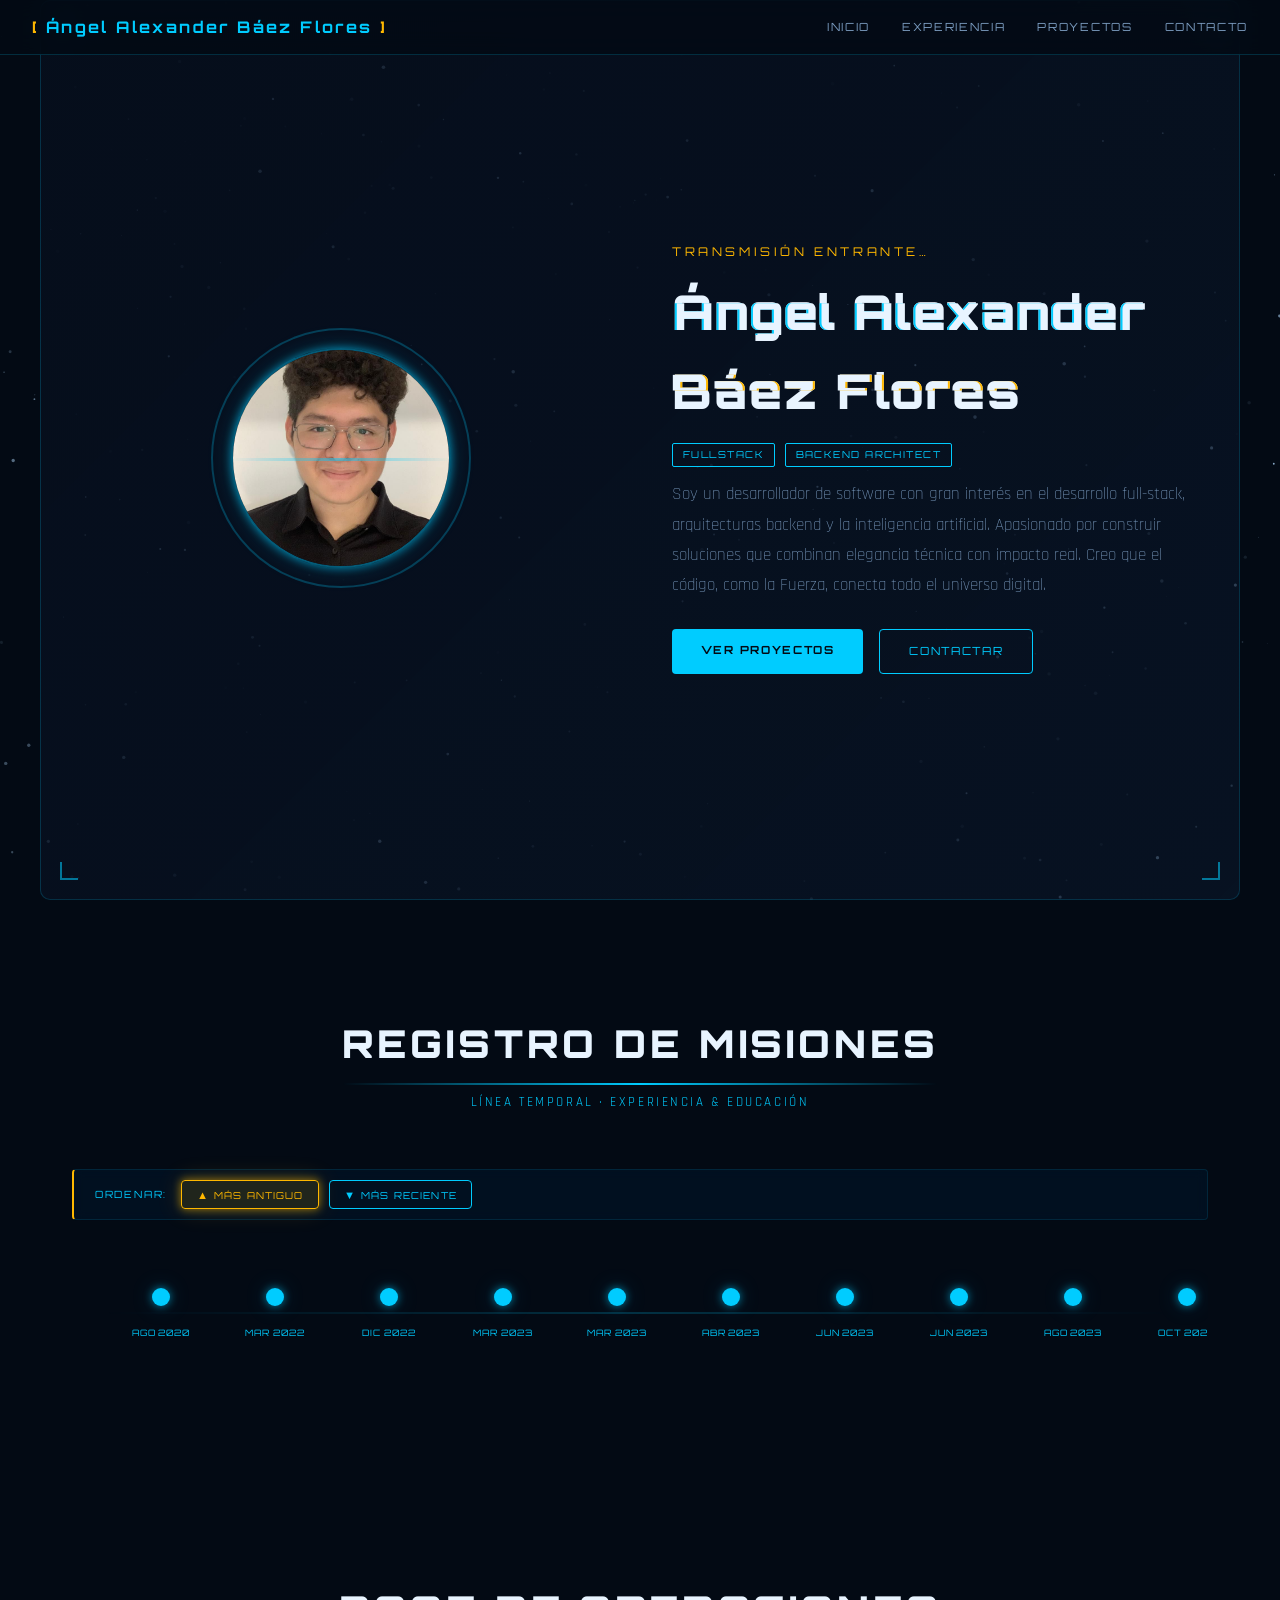
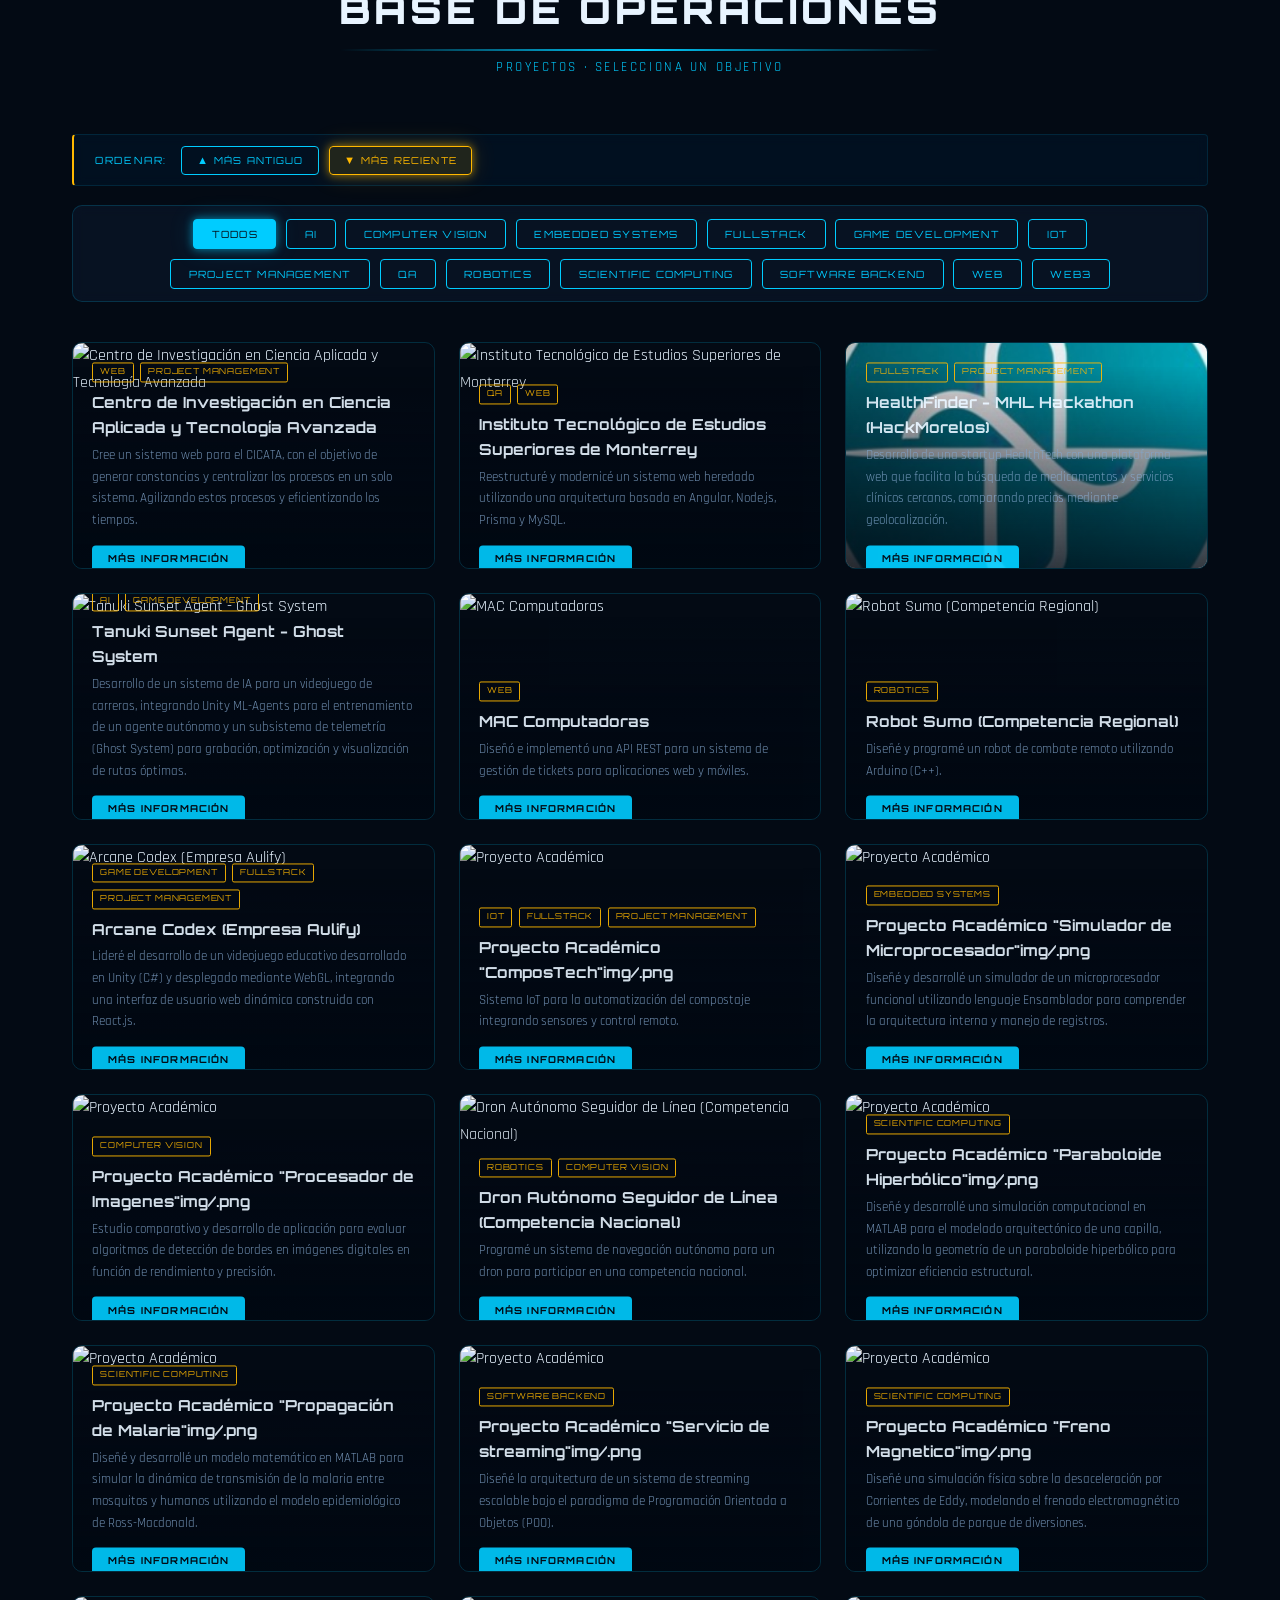
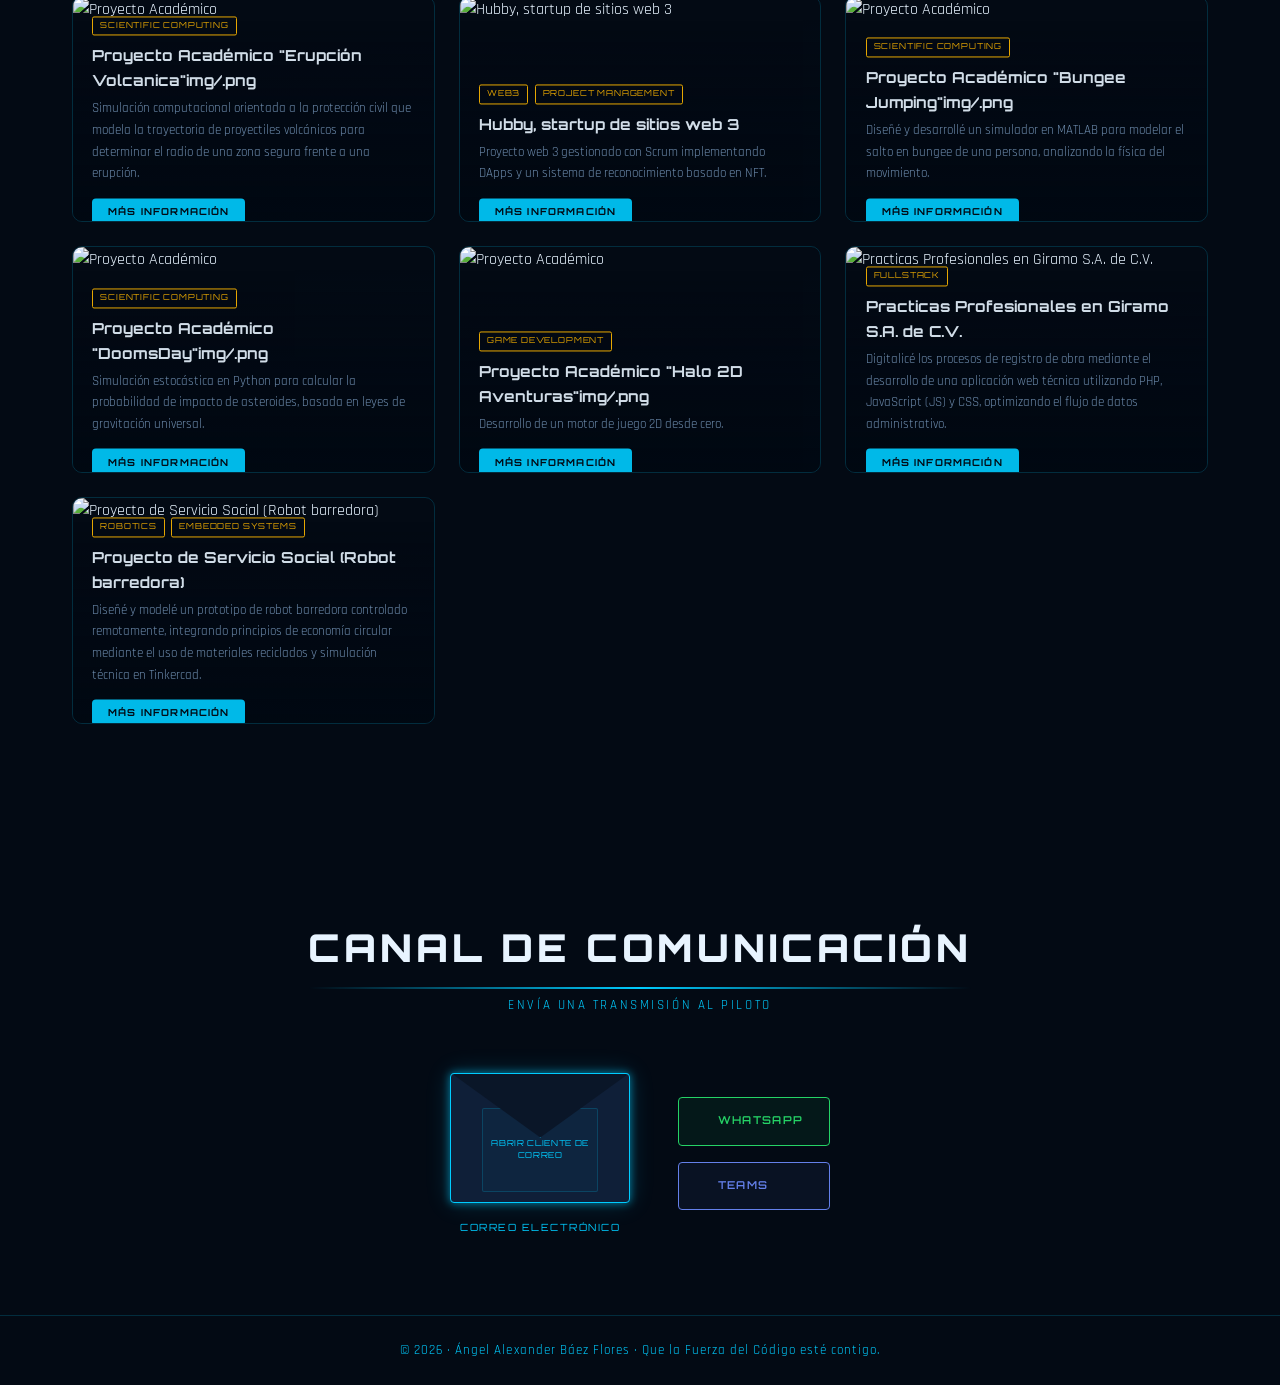
==== index.html @ 7f14f95e "Inicializacion del portafolio segunda version" ====
<!DOCTYPE html>
<html lang="es">
<head>
  <meta charset="UTF-8" />
  <meta name="viewport" content="width=device-width, initial-scale=1.0" />
  <title>Portfolio | Dev Skywalker</title>
  <link rel="stylesheet" href="styles.css" />
  <!-- Google Fonts: Orbitron (display) + Rajdhani (body) -->
  <link rel="preconnect" href="https://fonts.googleapis.com" />
  <link rel="preconnect" href="https://fonts.gstatic.com" crossorigin />
  <link href="https://fonts.googleapis.com/css2?family=Orbitron:wght@400;700;900&family=Rajdhani:wght@300;400;600;700&display=swap" rel="stylesheet" />
  <!-- Remix Icons for WhatsApp / LinkedIn / etc. -->
  <link href="https://cdn.jsdelivr.net/npm/remixicon@4.6.0/fonts/remixicon.css" rel="stylesheet" />
</head>
<body>

  <!-- ─── STAR FIELD CANVAS (background) ─────────────────────────────────── -->
  <canvas id="starfield"></canvas>

  <!-- ─── NAV ─────────────────────────────────────────────────────────────── -->
  <nav id="navbar">
    <div class="nav-logo">
      <span class="logo-bracket">[</span>
      <span id="nav-name">Portfolio</span>
      <span class="logo-bracket">]</span>
    </div>
    <ul class="nav-links">
      <li><a href="#intro">Inicio</a></li>
      <li><a href="#timeline">Experiencia</a></li>
      <li><a href="#projects">Proyectos</a></li>
      <li><a href="#contact">Contacto</a></li>
    </ul>
    <button class="nav-burger" id="navBurger" aria-label="Abrir menú">
      <span></span><span></span><span></span>
    </button>
  </nav>

  <!-- ─── SECTION 1 · INTRO ────────────────────────────────────────────────── -->
  <section id="intro" class="section">
    <div class="intro-grid">

      <!-- Foto circular con overlay LinkedIn -->
      <div class="photo-wrapper">
        <div class="photo-ring"></div>
        <div class="photo-container" id="photoContainer">
          <img id="profilePhoto" src="" alt="Foto de perfil" />
          <a id="linkedinOverlay" href="#" target="_blank" rel="noopener" class="linkedin-overlay">
            <i class="ri-linkedin-box-fill"></i>
            <span>Ver LinkedIn</span>
          </a>
        </div>
        <!-- Decorative scan line -->
        <div class="scan-line"></div>
      </div>

      <!-- Bloque de texto personal -->
      <div class="intro-text">
        <p class="intro-greeting">Transmisión entrante…</p>
        <h1 id="introName" class="glitch" data-text="Dev Skywalker">Dev Skywalker</h1>
        <div class="title-bar">
          <span class="title-badge">Fullstack</span>
          <span class="title-badge">Backend Architect</span>
        </div>
        <p id="introBio" class="intro-bio">Cargando datos desde la base de datos imperial…</p>
        <div class="intro-cta">
          <a href="#projects" class="btn-primary">Ver Proyectos</a>
          <a href="#contact" class="btn-ghost">Contactar</a>
        </div>
      </div>

    </div>

    <!-- Decorative HUD corners -->
    <div class="hud-corner hud-tl"></div>
    <div class="hud-corner hud-tr"></div>
    <div class="hud-corner hud-bl"></div>
    <div class="hud-corner hud-br"></div>
  </section>

  <!-- ─── SECTION 2 · TIMELINE ─────────────────────────────────────────────── -->
  <section id="timeline" class="section">
    <div class="section-header">
      <h2 class="section-title">Registro de Misiones</h2>
      <p class="section-sub">Línea temporal · Experiencia &amp; Educación</p>
    </div>

    <!-- La línea y los nodos se generan dinámicamente -->
    <div class="timeline-track" id="timelineTrack">
      <div class="timeline-rail"></div>
      <!-- Nodos inyectados por JS -->
    </div>

    <!-- Tarjeta flotante de timeline (se posiciona con JS) -->
    <div class="timeline-card hidden" id="timelineCard">
      <button class="timeline-card-close" id="tlCardClose">✕</button>
      <p class="tl-date" id="tlDate"></p>
      <h3 class="tl-title" id="tlTitle"></h3>
      <p class="tl-desc" id="tlDesc"></p>
      <a class="btn-ghost btn-sm hidden" id="tlLink" href="#" target="_blank" rel="noopener">Ver más →</a>
    </div>
  </section>

  <!-- ─── SECTION 3 · PROJECTS ─────────────────────────────────────────────── -->
  <section id="projects" class="section">
    <div class="section-header">
      <h2 class="section-title">Base de Operaciones</h2>
      <p class="section-sub">Proyectos · Selecciona un objetivo</p>
    </div>

    <!-- Barra de filtros estilo panel de control -->
    <nav class="filter-bar" id="filterBar" role="navigation" aria-label="Filtrar proyectos">
      <button class="filter-btn active" data-filter="all">Todos</button>
      <!-- Botones de categorías se inyectan por JS -->
    </nav>

    <!-- Grid de tarjetas -->
    <div class="projects-grid" id="projectsGrid">
      <!-- Tarjetas inyectadas por JS -->
    </div>
  </section>

  <!-- ─── SECTION 4 · PROJECT DETAIL (modal/expandible) ───────────────────── -->
  <div class="project-detail-overlay hidden" id="projectDetailOverlay">
    <div class="project-detail-panel" id="projectDetailPanel">
      <!-- Cabecera -->
      <div class="pd-header">
        <button class="pd-close" id="pdClose" aria-label="Cerrar">✕</button>
        <p class="pd-role" id="pdRole"></p>
        <h2 class="pd-title" id="pdTitle"></h2>
      </div>

      <!-- Cuerpo -->
      <div class="pd-body">
        <!-- Media: YouTube iframe o imagen -->
        <div class="pd-media" id="pdMedia"></div>

        <!-- Descripción y tech stack -->
        <div class="pd-info">
          <p class="pd-desc" id="pdDesc"></p>
          <div class="pd-tech" id="pdTech"></div>
        </div>
      </div>

      <!-- Efecto HUD corners -->
      <div class="hud-corner hud-tl"></div>
      <div class="hud-corner hud-tr"></div>
      <div class="hud-corner hud-bl"></div>
      <div class="hud-corner hud-br"></div>
    </div>
  </div>

  <!-- ─── SECTION 5 · CONTACT ──────────────────────────────────────────────── -->
  <section id="contact" class="section">
    <div class="section-header">
      <h2 class="section-title">Canal de Comunicación</h2>
      <p class="section-sub">Envía una transmisión al piloto</p>
    </div>

    <div class="contact-grid">

      <!-- Sobre animado -->
      <div class="envelope-wrapper">
        <div class="envelope" id="envelopeBtn">
          <div class="env-flap"></div>
          <div class="env-body">
            <div class="env-letter">
              <span>Abrir cliente de correo</span>
            </div>
          </div>
          <div class="env-glow"></div>
        </div>
        <p class="contact-label">Correo Electrónico</p>
      </div>

      <!-- Botón WhatsApp / Teams -->
      <div class="contact-social">
        <a id="waLink" href="#" target="_blank" rel="noopener" class="social-btn wa-btn">
          <i class="ri-whatsapp-line"></i>
          <span>WhatsApp</span>
        </a>
        <a href="https://teams.microsoft.com" target="_blank" rel="noopener" class="social-btn teams-btn">
          <i class="ri-microsoft-line"></i>
          <span>Teams</span>
        </a>
      </div>

    </div>
  </section>

  <!-- ─── FOOTER ────────────────────────────────────────────────────────────── -->
  <footer>
    <p>© <span id="footerYear"></span> · <span id="footerName">Dev Skywalker</span> · Que la Fuerza del Código esté contigo.</p>
  </footer>

  <script src="app.js"></script>
</body>
</html>
---- styles.css ----
/* ═══════════════════════════════════════════════════════════════════════════
   STAR WARS PORTFOLIO · styles.css  (v3)
   ─────────────────────────────────────────────────────────────────────────
   Novedades v3:
   ✦ .timeline-card  — ahora es un bloque en flujo normal (no fixed/overlay)
                        aparece debajo del track de la línea de tiempo
   ✦ .sort-bar       — barra ASC/DESC compartida por Timeline y Projects
   ✦ Scrollbar Star Wars para .timeline-track (webkit + Firefox)
   ═══════════════════════════════════════════════════════════════════════════ */

/* ─── CSS VARIABLES ──────────────────────────────────────────────────────── */
:root {
  --black:        #000000;
  --space:        #030a14;
  --deep:         #060e1c;
  --panel:        #0a1628;
  --panel2:       #0f1f38;
  --border:       rgba(0, 204, 255, 0.18);
  --neon-cyan:    #00ccff;
  --neon-blue:    #006eff;
  --neon-amber:   #ffb800;
  --neon-red:     #ff3c3c;
  --saber-green:  #39ff14;
  --text-primary: #e8f4ff;
  --text-dim:     #7a9bbf;
  --text-muted:   #3a5a7a;

  --font-display: 'Orbitron', sans-serif;
  --font-body:    'Rajdhani', sans-serif;

  --radius:    4px;
  --radius-lg: 10px;
  --transition: 0.35s cubic-bezier(0.4, 0, 0.2, 1);

  --glow-cyan:  0 0 8px rgba(0,204,255,0.6),  0 0 24px rgba(0,204,255,0.2);
  --glow-amber: 0 0 8px rgba(255,184,0,0.6),  0 0 24px rgba(255,184,0,0.2);
}

/* ─── RESET & BASE ────────────────────────────────────────────────────────── */
*, *::before, *::after { box-sizing: border-box; margin: 0; padding: 0; }

html { scroll-behavior: smooth; font-size: 16px; }

body {
  background:   var(--space);
  color:        var(--text-primary);
  font-family:  var(--font-body);
  font-weight:  400;
  line-height:  1.65;
  overflow-x:   hidden;
  min-height:   100vh;
}

a  { text-decoration: none; color: inherit; }
ul { list-style: none; }

/* ─── STARFIELD CANVAS ────────────────────────────────────────────────────── */
#starfield {
  position:       fixed;
  inset:          0;
  z-index:        0;
  pointer-events: none;
}

/* ─── NAVBAR ──────────────────────────────────────────────────────────────── */
#navbar {
  position:        fixed;
  top:             0;
  width:           100%;
  z-index:         100;
  display:         flex;
  align-items:     center;
  justify-content: space-between;
  padding:         0.85rem 2rem;
  background:      rgba(3, 10, 20, 0.82);
  backdrop-filter: blur(12px);
  border-bottom:   1px solid var(--border);
  transition:      background var(--transition);
}

.nav-logo {
  font-family:    var(--font-display);
  font-size:      1rem;
  font-weight:    700;
  letter-spacing: 0.15em;
  color:          var(--neon-cyan);
}
.logo-bracket { color: var(--neon-amber); }

.nav-links { display: flex; gap: 2rem; }

.nav-links a {
  font-family:    var(--font-display);
  font-size:      0.7rem;
  letter-spacing: 0.15em;
  text-transform: uppercase;
  color:          var(--text-dim);
  transition:     color var(--transition), text-shadow var(--transition);
  position:       relative;
}
.nav-links a::after {
  content:    '';
  position:   absolute;
  bottom:     -4px;
  left:       0;
  width:      0;
  height:     1px;
  background: var(--neon-cyan);
  transition: width var(--transition);
}
.nav-links a:hover               { color: var(--neon-cyan); text-shadow: var(--glow-cyan); }
.nav-links a:hover::after        { width: 100%; }

.nav-burger {
  display:         none;
  flex-direction:  column;
  gap:             5px;
  background:      none;
  border:          none;
  cursor:          pointer;
  padding:         4px;
}
.nav-burger span {
  display:    block;
  width:      24px;
  height:     2px;
  background: var(--neon-cyan);
  transition: transform var(--transition), opacity var(--transition);
}

@media (max-width: 680px) {
  .nav-burger { display: flex; }
  .nav-links {
    display:    none;
    flex-direction: column;
    position:   absolute;
    top:        100%;
    left:       0;
    width:      100%;
    background: rgba(3, 10, 20, 0.97);
    padding:    1.5rem 2rem;
    gap:        1.2rem;
    border-bottom: 1px solid var(--border);
  }
  .nav-links.open { display: flex; }
}

/* ─── SECTION WRAPPER ─────────────────────────────────────────────────────── */
.section {
  position:   relative;
  z-index:    1;
  max-width:  1200px;
  margin:     0 auto;
  padding:    7rem 2rem 5rem;
}

/* ─── SECTION HEADER ──────────────────────────────────────────────────────── */
.section-header  { text-align: center; margin-bottom: 3.5rem; }

.section-title {
  font-family:    var(--font-display);
  font-size:      clamp(1.5rem, 4vw, 2.4rem);
  font-weight:    900;
  letter-spacing: 0.1em;
  text-transform: uppercase;
  position:       relative;
  display:        inline-block;
}
.section-title::after {
  content:    '';
  display:    block;
  height:     2px;
  background: linear-gradient(90deg, transparent, var(--neon-cyan), transparent);
  margin-top: 0.5rem;
  animation:  scanPulse 3s ease-in-out infinite;
}
@keyframes scanPulse { 0%,100%{opacity:.4} 50%{opacity:1} }

.section-sub {
  font-size:      0.8rem;
  letter-spacing: 0.2em;
  text-transform: uppercase;
  color:          var(--neon-cyan);
  margin-top:     0.4rem;
}

/* ─── HUD CORNERS ─────────────────────────────────────────────────────────── */
.hud-corner {
  position:     absolute;
  width:        18px;
  height:       18px;
  border-color: var(--neon-cyan);
  border-style: solid;
  opacity:      0.55;
}
.hud-tl { top:1.2rem;    left:1.2rem;  border-width:2px 0 0 2px; }
.hud-tr { top:1.2rem;    right:1.2rem; border-width:2px 2px 0 0; }
.hud-bl { bottom:1.2rem; left:1.2rem;  border-width:0 0 2px 2px; }
.hud-br { bottom:1.2rem; right:1.2rem; border-width:0 2px 2px 0; }

/* ─── SORT BAR (compartida por Timeline y Projects) ───────────────────────── */
.sort-bar {
  display:         flex;
  flex-wrap:       wrap;
  align-items:     center;
  gap:             0.6rem;
  margin-bottom:   1.2rem;
  padding:         0.65rem 1rem;
  background:      rgba(0, 20, 40, 0.6);
  border:          1px solid rgba(0, 204, 255, 0.12);
  border-left:     2px solid var(--neon-amber);  /* acento imperial */
  border-radius:   var(--radius);
  backdrop-filter: blur(6px);
}

.sort-label {
  font-family:    var(--font-display);
  font-size:      0.62rem;
  letter-spacing: 0.18em;
  text-transform: uppercase;
  color:          var(--neon-cyan);
  margin-right:   0.3rem;
  display:        flex;
  align-items:    center;
  gap:            0.3rem;
}

.sort-btn {
  font-family:    var(--font-display);
  font-size:      0.6rem;
  letter-spacing: 0.12em;
  text-transform: uppercase;
  padding:        0.4rem 0.9rem;
  background:     transparent;
  border:         1px solid var(--neon-cyan);
  color:          var(--neon-cyan);
  border-radius:  var(--radius);
  cursor:         pointer;
  display:        flex;
  align-items:    center;
  gap:            0.3rem;
  transition:     all var(--transition);
}
.sort-btn:hover {
  border-color: var(--neon-amber);
  color:        var(--neon-amber);
}
.sort-btn.active {
  background:   rgba(255, 184, 0, 0.12);
  border-color: var(--neon-amber);
  color:        var(--neon-amber);
  box-shadow:   var(--glow-amber);
}
.sort-icon { font-size: 0.7rem; }

/* ─── INTRO SECTION ───────────────────────────────────────────────────────── */
#intro {
  min-height: 100vh;
  display:    flex;
  align-items: center;
  padding-top: 6rem;
  border:      1px solid var(--border);
  border-radius: var(--radius-lg);
  background:  linear-gradient(135deg, rgba(6,14,28,0.9) 0%, rgba(10,22,40,0.7) 100%);
  overflow:    hidden;
}

.intro-grid {
  display:      grid;
  grid-template-columns: 1fr 1fr;
  gap:          4rem;
  align-items:  center;
  width:        100%;
}

/* Photo */
.photo-wrapper {
  position:        relative;
  display:         flex;
  justify-content: center;
  align-items:     center;
}
.photo-ring {
  position:      absolute;
  width:         260px; height: 260px;
  border-radius: 50%;
  border:        2px solid var(--neon-cyan);
  opacity:       0.25;
  animation:     ringRotate 8s linear infinite;
}
@keyframes ringRotate {
  from { transform:rotate(0deg)   scale(1.0); opacity:.25 }
  50%  { transform:rotate(180deg) scale(1.08);opacity:.5  }
  to   { transform:rotate(360deg) scale(1.0); opacity:.25 }
}
.photo-container {
  position:      relative;
  width:220px; height:220px;
  border-radius: 50%;
  overflow:      hidden;
  border:        2px solid rgba(0,204,255,.4);
  box-shadow:    var(--glow-cyan), inset 0 0 30px rgba(0,204,255,.08);
  cursor:        pointer;
  flex-shrink:   0;
}
.photo-container img {
  width:100%; height:100%;
  object-fit:cover;
  transition:filter var(--transition);
}
.linkedin-overlay {
  position:        absolute;
  inset:           0;
  background:      rgba(0,10,30,.82);
  display:         flex;
  flex-direction:  column;
  align-items:     center;
  justify-content: center;
  gap:             0.5rem;
  opacity:         0;
  transition:      opacity var(--transition);
  color:           var(--neon-cyan);
  font-family:     var(--font-display);
  font-size:       0.65rem;
  letter-spacing:  0.1em;
}
.linkedin-overlay i { font-size: 2.4rem; }
.photo-container:hover img              { filter: brightness(.4); }
.photo-container:hover .linkedin-overlay{ opacity:1; }

.scan-line {
  position:   absolute;
  width:      220px; height: 3px;
  background: linear-gradient(90deg, transparent, var(--neon-cyan), transparent);
  top:        50%;
  pointer-events: none;
  animation:  scanDown 4s linear infinite;
  opacity:    0.5;
}
@keyframes scanDown {
  0%   { top:calc(50% - 110px); opacity:0 }
  10%  { opacity:.6 }
  90%  { opacity:.6 }
  100% { top:calc(50% + 110px); opacity:0 }
}

/* Text block */
.intro-greeting {
  font-size:      0.75rem;
  letter-spacing: 0.3em;
  text-transform: uppercase;
  color:          var(--neon-amber);
  margin-bottom:  0.6rem;
  font-family:    var(--font-display);
}
.glitch {
  font-family:    var(--font-display);
  font-size:      clamp(1.8rem, 4vw, 3rem);
  font-weight:    900;
  letter-spacing: 0.04em;
  color:          var(--text-primary);
  position:       relative;
}
.glitch::before,.glitch::after {
  content:  attr(data-text);
  position: absolute;
  inset:    0;
  color:    var(--text-primary);
}
.glitch::before {
  left:        2px;
  text-shadow: -2px 0 var(--neon-cyan);
  clip-path:   polygon(0 20%, 100% 20%, 100% 40%, 0 40%);
  animation:   glitch1 4s infinite linear;
}
.glitch::after {
  left:        -2px;
  text-shadow: 2px 0 var(--neon-amber);
  clip-path:   polygon(0 65%, 100% 65%, 100% 75%, 0 75%);
  animation:   glitch2 4s infinite linear;
}
@keyframes glitch1 {
  0%,92%,100%{transform:none;opacity:0}
  93%{transform:translateX(-3px);opacity:1}
  95%{transform:translateX(3px);opacity:1}
  97%{transform:none;opacity:0}
}
@keyframes glitch2 {
  0%,88%,100%{transform:none;opacity:0}
  89%{transform:translateX(3px);opacity:1}
  91%{transform:translateX(-3px);opacity:1}
  93%{transform:none;opacity:0}
}
.title-bar { display:flex; gap:.6rem; flex-wrap:wrap; margin:.8rem 0; }
.title-badge {
  font-family:    var(--font-display);
  font-size:      0.6rem;
  letter-spacing: 0.15em;
  padding:        3px 10px;
  border:         1px solid var(--neon-cyan);
  color:          var(--neon-cyan);
  border-radius:  2px;
  text-transform: uppercase;
}
.intro-bio {
  color:         var(--text-dim);
  font-size:     1.05rem;
  font-weight:   300;
  max-width:     520px;
  margin-bottom: 1.8rem;
  line-height:   1.8;
}
.intro-cta { display:flex; gap:1rem; flex-wrap:wrap; }

/* Buttons */
.btn-primary {
  font-family:    var(--font-display);
  font-size:      0.7rem;
  letter-spacing: 0.15em;
  text-transform: uppercase;
  padding:        0.75rem 1.8rem;
  background:     var(--neon-cyan);
  color:          var(--space);
  border-radius:  var(--radius);
  transition:     box-shadow var(--transition), transform var(--transition);
  font-weight:    700;
}
.btn-primary:hover { box-shadow:var(--glow-cyan); transform:translateY(-2px); }

.btn-ghost {
  font-family:    var(--font-display);
  font-size:      0.7rem;
  letter-spacing: 0.15em;
  text-transform: uppercase;
  padding:        0.75rem 1.8rem;
  border:         1px solid var(--neon-cyan);
  color:          var(--neon-cyan);
  border-radius:  var(--radius);
  transition:     background var(--transition), box-shadow var(--transition), transform var(--transition);
}
.btn-ghost:hover { background:rgba(0,204,255,.08); box-shadow:var(--glow-cyan); transform:translateY(-2px); }
.btn-sm { font-size:.65rem; padding:.5rem 1.2rem; }

@media (max-width: 800px) {
  .intro-grid { grid-template-columns:1fr; text-align:center; gap:2.5rem; }
  .intro-bio  { margin: 0 auto 1.8rem; }
  .title-bar, .intro-cta { justify-content: center; }
}

/* ─── TIMELINE SECTION ────────────────────────────────────────────────────── */

/* (backdrop de timeline eliminado en v3 — tarjeta en flujo normal) */

/* ── Track scrollable ────────────────────────────────────────────────────── */
.timeline-track {
  position:                relative;
  overflow-x:              auto;
  overflow-y:              visible;
  padding:                 3rem 2rem 5rem;
  -webkit-overflow-scrolling: touch;

  /* ── SCROLLBAR STAR WARS (Webkit) ── */
  scrollbar-width:        thin;                          /* Firefox */
  scrollbar-color:        var(--neon-cyan) var(--panel); /* Firefox */
}

/* Webkit: track (el carril) */
.timeline-track::-webkit-scrollbar {
  height: 6px;
}
.timeline-track::-webkit-scrollbar-track {
  background:    var(--deep);
  border-radius: 3px;
  border-top:    1px solid rgba(0,204,255,0.08);
  border-bottom: 1px solid rgba(0,204,255,0.08);
}
/* Webkit: thumb (el indicador deslizable) */
.timeline-track::-webkit-scrollbar-thumb {
  background:     linear-gradient(90deg, var(--neon-blue), var(--neon-cyan));
  border-radius:  3px;
  box-shadow:     0 0 6px rgba(0, 204, 255, 0.5);
  border:         1px solid rgba(0,204,255,0.25);
}
.timeline-track::-webkit-scrollbar-thumb:hover {
  background:  var(--neon-cyan);
  box-shadow:  0 0 12px rgba(0, 204, 255, 0.9);
}
/* Webkit: botones de los extremos del scrollbar */
.timeline-track::-webkit-scrollbar-button {
  width:      12px;
  background: var(--panel);
  border:     1px solid rgba(0,204,255,0.15);
}

/* Rail central */
.timeline-rail {
  position:   absolute;
  top:        50%;
  left:       2rem; right: 2rem;
  height:     1px;
  background: linear-gradient(90deg, transparent, var(--neon-cyan), transparent);
  transform:  translateY(-50%);
  opacity:    0.4;
}

/* Inner flex */
.timeline-inner {
  display:     flex;
  align-items: center;
  min-width:   max-content;
  position:    relative;
}

/* Nodo */
.tl-node {
  position:        relative;
  display:         flex;
  flex-direction:  column;
  align-items:     center;
  padding:         0 3rem;
  cursor:          pointer;
}
.tl-dot {
  width:         18px; height: 18px;
  border-radius: 50%;
  background:    var(--neon-cyan);
  box-shadow:    var(--glow-cyan);
  animation:     tlPulse 2.4s ease-in-out infinite;
  position:      relative;
  z-index:       2;
  transition:    transform 0.2s;
}
.tl-node:hover .tl-dot { transform: scale(1.5); }
.tl-dot-label {
  position:       absolute;
  bottom:         -2.2rem;
  font-family:    var(--font-display);
  font-size:      0.55rem;
  letter-spacing: 0.1em;
  color:          var(--neon-cyan);
  white-space:    nowrap;
  text-transform: uppercase;
}
@keyframes tlPulse {
  0%,100%{ transform:scale(1);    opacity:.9 }
  50%    { transform:scale(1.35); opacity:.6; box-shadow:0 0 18px rgba(0,204,255,.9) }
}

/* ── Tarjeta de timeline — bloque en flujo normal, debajo del track ──────── */
.timeline-card {
  /* Bloque en el flujo del DOM; NO usa position fixed ni absolute */
  display:       block;
  width:         100%;
  max-width:     620px;
  margin:        1.8rem auto 0; /* centrada horizontalmente, separada del track */
  background:    var(--panel);
  border:        1px solid var(--neon-cyan);
  border-radius: var(--radius-lg);
  padding:       1.6rem;
  box-shadow:    var(--glow-cyan), 0 12px 40px rgba(0,0,0,.6);
  position:      relative; /* sólo para el botón × absoluto dentro */
  animation:     cardAppear 0.3s ease;
}
@keyframes cardAppear {
  from { opacity:0; transform:translateY(16px); }
  to   { opacity:1; transform:translateY(0); }
}
.timeline-card.hidden { display: none; }

.timeline-card-close {
  position:    absolute;
  top:.8rem; right:.8rem;
  background:  none;
  border:      none;
  color:       var(--text-dim);
  cursor:      pointer;
  font-size:   1rem;
  line-height: 1;
  transition:  color var(--transition);
}
.timeline-card-close:hover { color: var(--neon-cyan); }

.tl-date {
  font-family:    var(--font-display);
  font-size:      0.6rem;
  letter-spacing: 0.2em;
  color:          var(--neon-amber);
  text-transform: uppercase;
  margin-bottom:  0.4rem;
}
.tl-title {
  font-family:   var(--font-display);
  font-size:     0.95rem;
  font-weight:   700;
  color:         var(--text-primary);
  margin-bottom: 0.6rem;
  line-height:   1.4;
}
.tl-desc {
  font-size:     0.9rem;
  color:         var(--text-dim);
  margin-bottom: 1rem;
}

/* Mobile: línea de tiempo vertical */
@media (max-width: 600px) {
  .timeline-rail {
    top:0; left:50%; right:auto;
    bottom:0; width:1px; height:auto;
    transform:none;
  }
  .timeline-inner {
    flex-direction: column;
    min-width:      0;
    gap:            3rem;
  }
  .tl-node {
    flex-direction: row;
    padding:        0 1rem 0 3rem;
    width:          100%;
    justify-content: flex-start;
  }
  .tl-dot-label {
    position:    static;
    margin-left: 1rem;
    font-size:   0.6rem;
  }
}

/* ─── PROJECTS SECTION ────────────────────────────────────────────────────── */

/* Filter bar */
.filter-bar {
  display:         flex;
  flex-wrap:       wrap;
  justify-content: center;
  gap:             0.6rem;
  margin-bottom:   2.5rem;
  padding:         0.8rem 1rem;
  background:      rgba(10,22,40,.7);
  border:          1px solid var(--border);
  border-radius:   var(--radius-lg);
  backdrop-filter: blur(6px);
}
.filter-btn {
  font-family:    var(--font-display);
  font-size:      0.62rem;
  letter-spacing: 0.12em;
  text-transform: uppercase;
  padding:        0.5rem 1.1rem;
  background:     transparent;
  border:         1px solid var(--neon-cyan);
  color:          var(--neon-cyan);
  border-radius:  var(--radius);
  cursor:         pointer;
  transition:     all var(--transition);
}
.filter-btn:hover { border-color:var(--neon-cyan); color:var(--neon-cyan); }
.filter-btn.active {
  background:   var(--neon-cyan);
  border-color: var(--neon-cyan);
  color:        var(--space);
  box-shadow:   var(--glow-cyan);
}

/* Projects grid */
.projects-grid {
  display:               grid;
  grid-template-columns: repeat(auto-fill, minmax(280px, 1fr));
  gap:                   1.5rem;
}

/* Project card */
.project-card {
  position:      relative;
  aspect-ratio:  16 / 10;
  border-radius: var(--radius-lg);
  overflow:      hidden;
  cursor:        pointer;
  border:        1px solid var(--border);
  transition:    transform var(--transition), box-shadow var(--transition);
}
.project-card:hover { transform:translateY(-5px); box-shadow:var(--glow-cyan); }

.project-card img {
  width:100%; height:100%;
  object-fit: cover;
  transition:  transform .5s ease, filter .3s;
}
.project-card:hover img { transform:scale(1.06); filter:brightness(.45); }

.project-card-overlay {
  position:   absolute;
  inset:      0;
  background: linear-gradient(to top, rgba(0,8,18,.95) 0%, rgba(0,8,18,.55) 50%, transparent 100%);
  display:    flex;
  flex-direction: column;
  justify-content: flex-end;
  padding:    1.2rem;
  transform:  translateY(10%);
  opacity:    0.9;
  transition: transform var(--transition), opacity var(--transition);
}
.project-card:hover .project-card-overlay { transform:translateY(0); opacity:1; }

.project-cat-badges { display:flex; gap:.4rem; flex-wrap:wrap; margin-bottom:.5rem; }
.cat-badge {
  font-family:    var(--font-display);
  font-size:      0.52rem;
  letter-spacing: 0.1em;
  padding:        2px 7px;
  border:         1px solid var(--neon-amber);
  color:          var(--neon-amber);
  border-radius:  2px;
  text-transform: uppercase;
}
.project-title  { font-family:var(--font-display); font-size:.95rem; font-weight:700; color:var(--text-primary); margin-bottom:.3rem; }
.project-short  { font-size:.82rem; color:var(--text-dim); margin-bottom:.8rem; }
.project-more-btn {
  align-self:     flex-start;
  font-family:    var(--font-display);
  font-size:      0.6rem;
  letter-spacing: 0.12em;
  text-transform: uppercase;
  padding:        0.45rem 1rem;
  background:     var(--neon-cyan);
  color:          var(--space);
  border-radius:  var(--radius);
  border:         none;
  cursor:         pointer;
  font-weight:    700;
  transition:     box-shadow var(--transition);
}
.project-more-btn:hover { box-shadow:var(--glow-cyan); }

.project-card.hidden-card { display:none; }

/* ─── PROJECT DETAIL MODAL ────────────────────────────────────────────────── */
.project-detail-overlay {
  position:        fixed;
  inset:           0;
  z-index:         500;
  background:      rgba(0,5,14,.88);
  backdrop-filter: blur(10px);
  display:         flex;
  align-items:     center;
  justify-content: center;
  padding:         1rem;
  transition:      opacity .4s;
}
.project-detail-overlay.hidden { display:none; }
.project-detail-overlay.fading { opacity:0; pointer-events:none; }

.project-detail-panel {
  position:       relative;
  width:          min(880px, 100%);
  max-height:     90vh;
  overflow-y:     auto;
  background:     var(--panel);
  border:         1px solid var(--neon-cyan);
  border-radius:  var(--radius-lg);
  padding:        2rem;
  box-shadow:     var(--glow-cyan), 0 30px 80px rgba(0,0,0,.8);
  animation:      panelIn .4s cubic-bezier(.2,.8,.3,1);
}
@keyframes panelIn {
  from { opacity:0; transform:scale(.94) translateY(30px); }
  to   { opacity:1; transform:scale(1) translateY(0); }
}
.project-detail-panel::-webkit-scrollbar       { width:4px; }
.project-detail-panel::-webkit-scrollbar-track { background:var(--deep); }
.project-detail-panel::-webkit-scrollbar-thumb { background:var(--neon-cyan); border-radius:2px; }

.pd-close {
  position:   absolute; top:1rem; right:1rem;
  background: none;
  border:     1px solid var(--neon-cyan);
  color:      var(--text-dim);
  cursor:     pointer;
  font-size:  0.9rem;
  width:32px; height:32px;
  border-radius: 50%;
  transition: all var(--transition);
  display:    flex; align-items:center; justify-content:center;
}
.pd-close:hover { border-color:var(--neon-cyan); color:var(--neon-cyan); box-shadow:var(--glow-cyan); }

.pd-header {
  margin-bottom:  1.5rem;
  padding-bottom: 1rem;
  border-bottom:  1px solid var(--border);
}
.pd-role {
  font-family:    var(--font-display);
  font-size:      0.62rem;
  letter-spacing: 0.2em;
  color:          var(--neon-amber);
  text-transform: uppercase;
  margin-bottom:  0.5rem;
}
.pd-title {
  font-family: var(--font-display);
  font-size:   clamp(1.2rem, 3vw, 1.8rem);
  font-weight: 900;
  color:       var(--text-primary);
}
.pd-body {
  display:               grid;
  grid-template-columns: 1.2fr 1fr;
  gap:                   2rem;
}
@media (max-width: 640px) { .pd-body { grid-template-columns:1fr; } }

.pd-media {
  border-radius: var(--radius);
  overflow:      hidden;
  background:    var(--deep);
  aspect-ratio:  16/9;
  display:       flex;
  align-items:   center;
  justify-content: center;
  border:        1px solid var(--border);
}
.pd-media img    { width:100%; height:100%; object-fit:cover; }
.pd-media iframe { width:100%; height:100%; border:none; }

.pd-desc {
  font-size:     0.95rem;
  color:         var(--text-dim);
  line-height:   1.8;
  margin-bottom: 1.4rem;
}
.pd-tech { display:flex; flex-wrap:wrap; gap:.5rem; }
.tech-badge {
  font-family:    var(--font-display);
  font-size:      0.58rem;
  letter-spacing: 0.1em;
  text-transform: uppercase;
  padding:        4px 10px;
  background:     rgba(0,204,255,.07);
  border:         1px solid rgba(0,204,255,.35);
  color:          var(--neon-cyan);
  border-radius:  2px;
  transition:     background var(--transition);
}
.tech-badge:hover { background:rgba(0,204,255,.18); }

.pd-processing {
  display:         flex;
  flex-direction:  column;
  align-items:     center;
  justify-content: center;
  gap:             0.8rem;
  color:           var(--neon-cyan);
  font-family:     var(--font-display);
  font-size:       0.7rem;
  letter-spacing:  0.15em;
  text-transform:  uppercase;
}
.pd-processing .spinner {
  width:36px; height:36px;
  border:       2px solid rgba(0,204,255,.15);
  border-top-color: var(--neon-cyan);
  border-radius: 50%;
  animation:    spin .8s linear infinite;
}
@keyframes spin { to{transform:rotate(360deg)} }

/* ─── CONTACT SECTION ─────────────────────────────────────────────────────── */
.contact-grid {
  display:         flex;
  flex-wrap:       wrap;
  gap:             3rem;
  justify-content: center;
  align-items:     center;
}

/* Envelope */
.envelope-wrapper { display:flex; flex-direction:column; align-items:center; gap:1rem; }
.envelope {
  position:    relative;
  width:180px; height:130px;
  cursor:      pointer;
  perspective: 600px;
}
.env-body {
  position:      absolute;
  inset:         0;
  background:    var(--panel2);
  border:        1px solid var(--neon-cyan);
  border-radius: 4px;
  display:       flex;
  align-items:   flex-end;
  justify-content: center;
  overflow:      hidden;
  box-shadow:    var(--glow-cyan);
}
.env-flap {
  position:        absolute;
  top:0; left:0; right:0;
  height:          50%;
  background:      var(--panel);
  border:          1px solid var(--neon-cyan);
  border-radius:   4px 4px 0 0;
  clip-path:       polygon(0 0, 100% 0, 50% 100%);
  transform-origin:top center;
  transform:       rotateX(0deg);
  transition:      transform .5s cubic-bezier(.4,0,.2,1);
  z-index:         2;
}
.envelope:hover .env-flap { transform:rotateX(-140deg); }

.env-letter {
  width:65%; height:65%;
  background:    rgba(0,204,255,.04);
  border:        1px solid var(--border);
  border-radius: 2px;
  margin-bottom: 10px;
  display:       flex;
  align-items:   center;
  justify-content: center;
  transition:    transform .5s .1s cubic-bezier(.4,0,.2,1);
}
.envelope:hover .env-letter { transform:translateY(-24px); }
.env-letter span {
  font-family:    var(--font-display);
  font-size:      0.52rem;
  letter-spacing: 0.08em;
  color:          var(--neon-cyan);
  text-align:     center;
  text-transform: uppercase;
  line-height:    1.4;
  padding:        0 6px;
}
.env-glow {
  position:   absolute;
  inset:      -8px;
  border-radius: 8px;
  background: radial-gradient(ellipse at center, rgba(0,204,255,.15) 0%, transparent 70%);
  opacity:    0;
  transition: opacity var(--transition);
  pointer-events: none;
}
.envelope:hover .env-glow { opacity:1; }
.contact-label {
  font-family:    var(--font-display);
  font-size:      0.62rem;
  letter-spacing: 0.15em;
  text-transform: uppercase;
  color:          var(--neon-cyan);
}

/* Social buttons */
.contact-social { display:flex; flex-direction:column; gap:1rem; }
.social-btn {
  display:        flex;
  align-items:    center;
  gap:            0.8rem;
  padding:        0.9rem 1.6rem;
  border-radius:  var(--radius);
  font-family:    var(--font-display);
  font-size:      0.68rem;
  letter-spacing: 0.12em;
  text-transform: uppercase;
  font-weight:    600;
  transition:     box-shadow var(--transition), transform var(--transition), background var(--transition);
  border:         1px solid;
}
.social-btn i { font-size:1.3rem; }
.wa-btn { background:rgba(37,211,102,.07); border-color:#25d366; color:#25d366; }
.wa-btn:hover { background:rgba(37,211,102,.18); box-shadow:0 0 12px rgba(37,211,102,.4); transform:translateX(4px); }
.teams-btn { background:rgba(100,128,234,.07); border-color:#6480ea; color:#6480ea; }
.teams-btn:hover { background:rgba(100,128,234,.18); box-shadow:0 0 12px rgba(100,128,234,.4); transform:translateX(4px); }

/* ─── FOOTER ──────────────────────────────────────────────────────────────── */
footer {
  position:   relative;
  z-index:    1;
  text-align: center;
  padding:    1.5rem 2rem;
  border-top: 1px solid var(--border);
  font-size:  0.8rem;
  color:      var(--neon-cyan);
  letter-spacing: 0.08em;
}

/* ─── UTILITIES ───────────────────────────────────────────────────────────── */
.hidden { display: none !important; }

.fade-in {
  animation: fadeIn .3s ease;
}
@keyframes fadeIn {
  from { opacity:0; transform:translateY(8px); }
  to   { opacity:1; transform:translateY(0); }
}
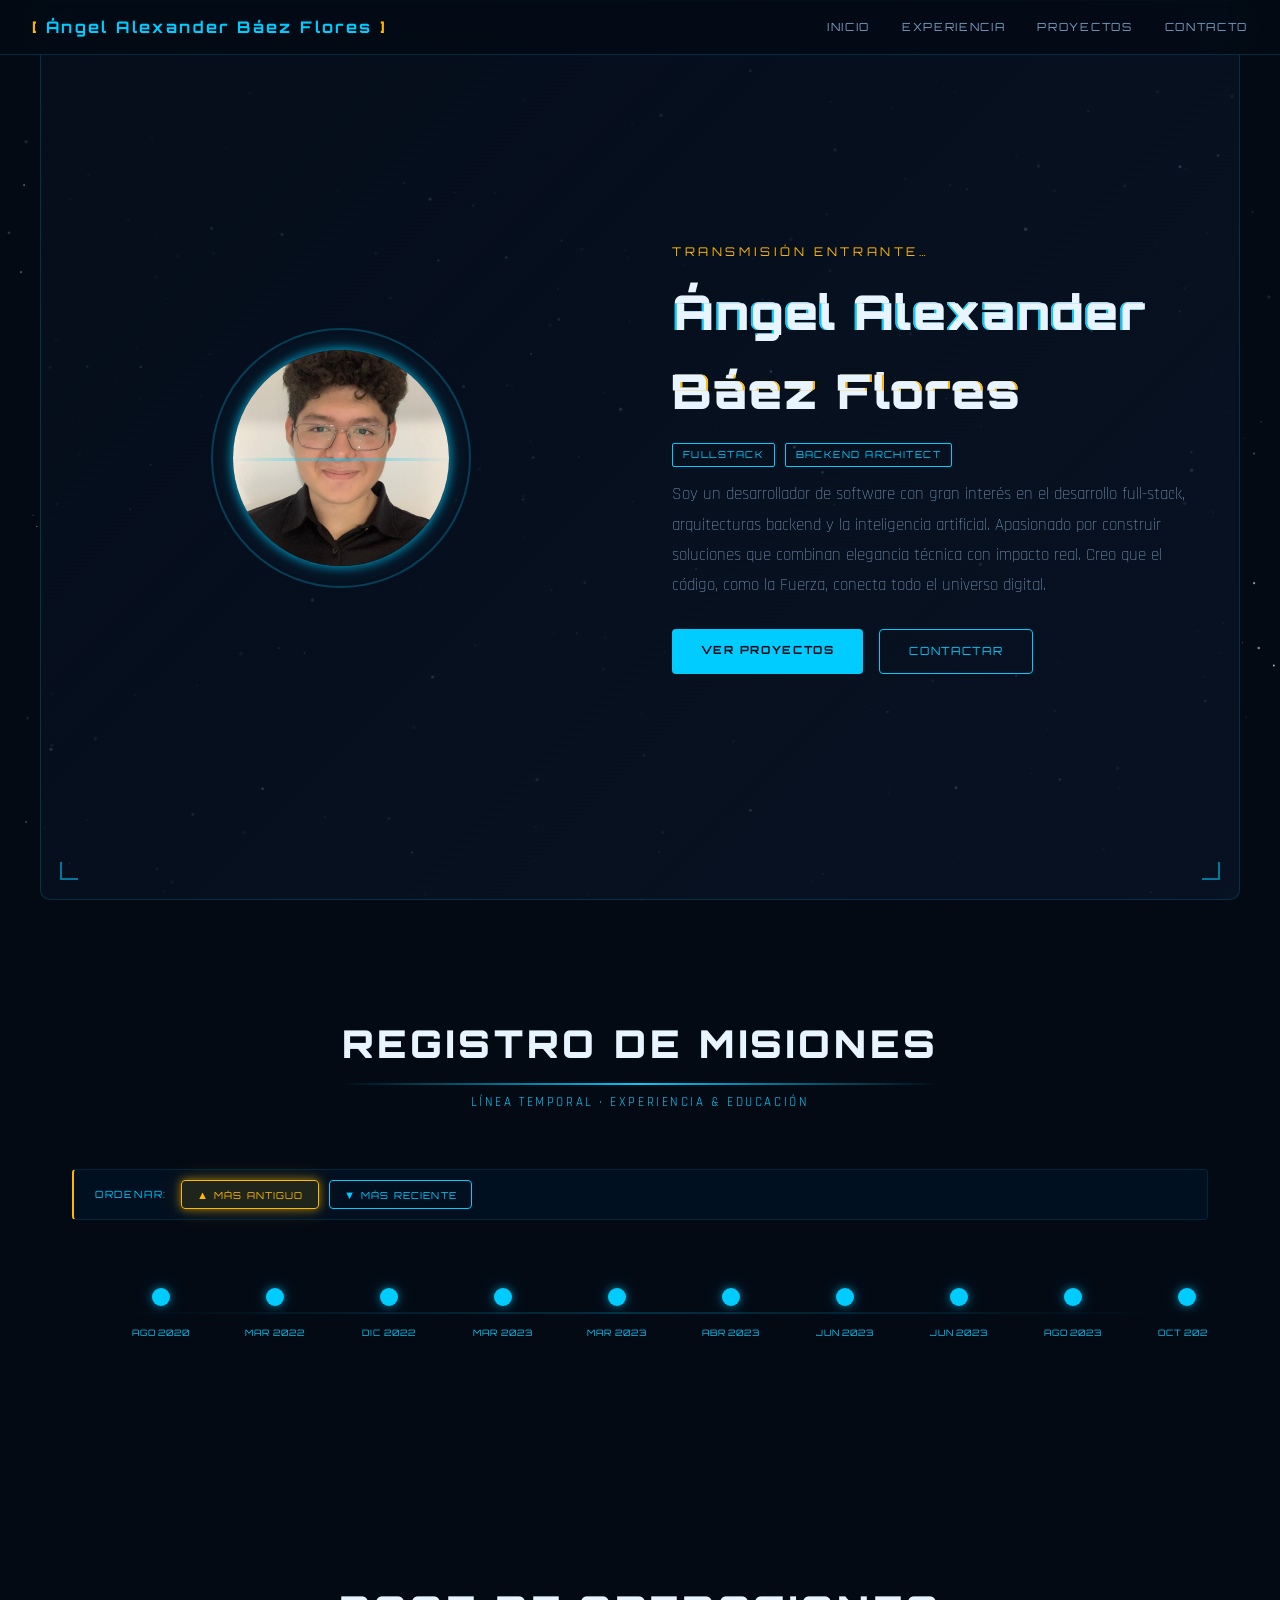
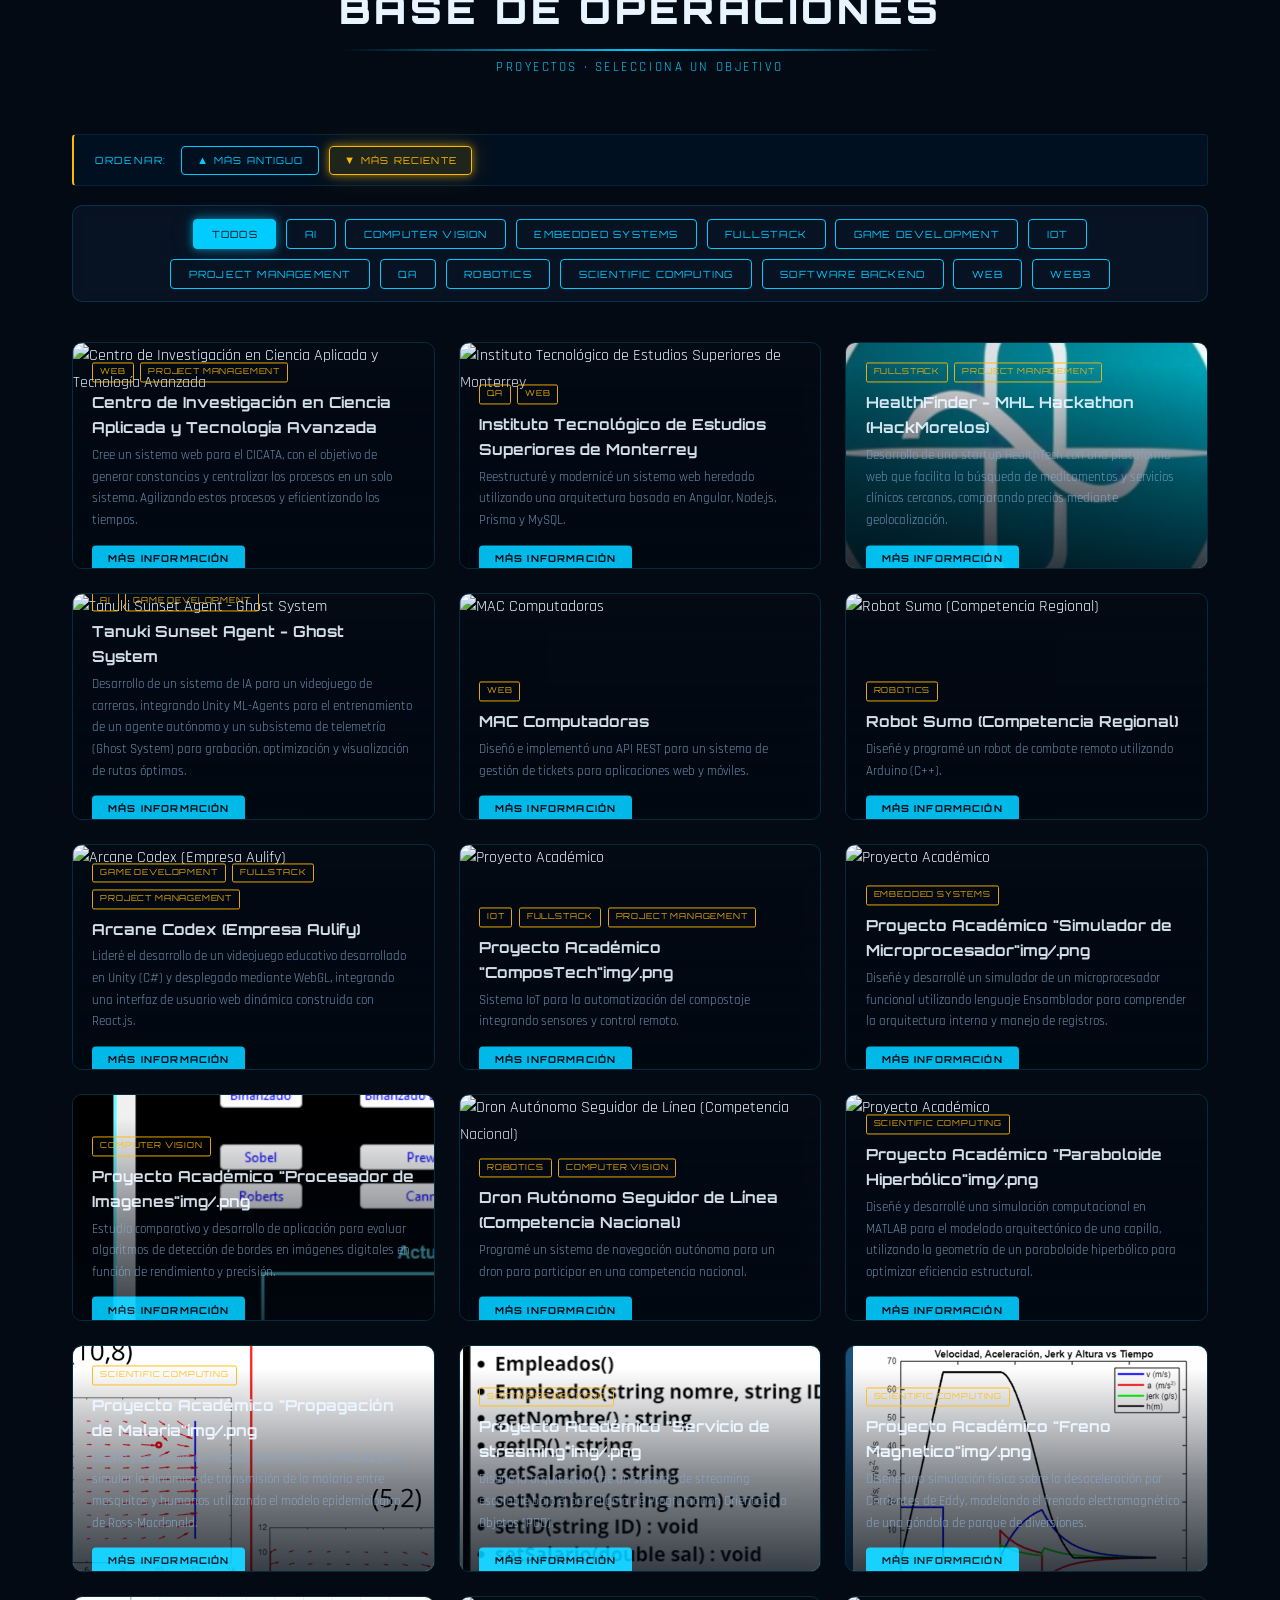
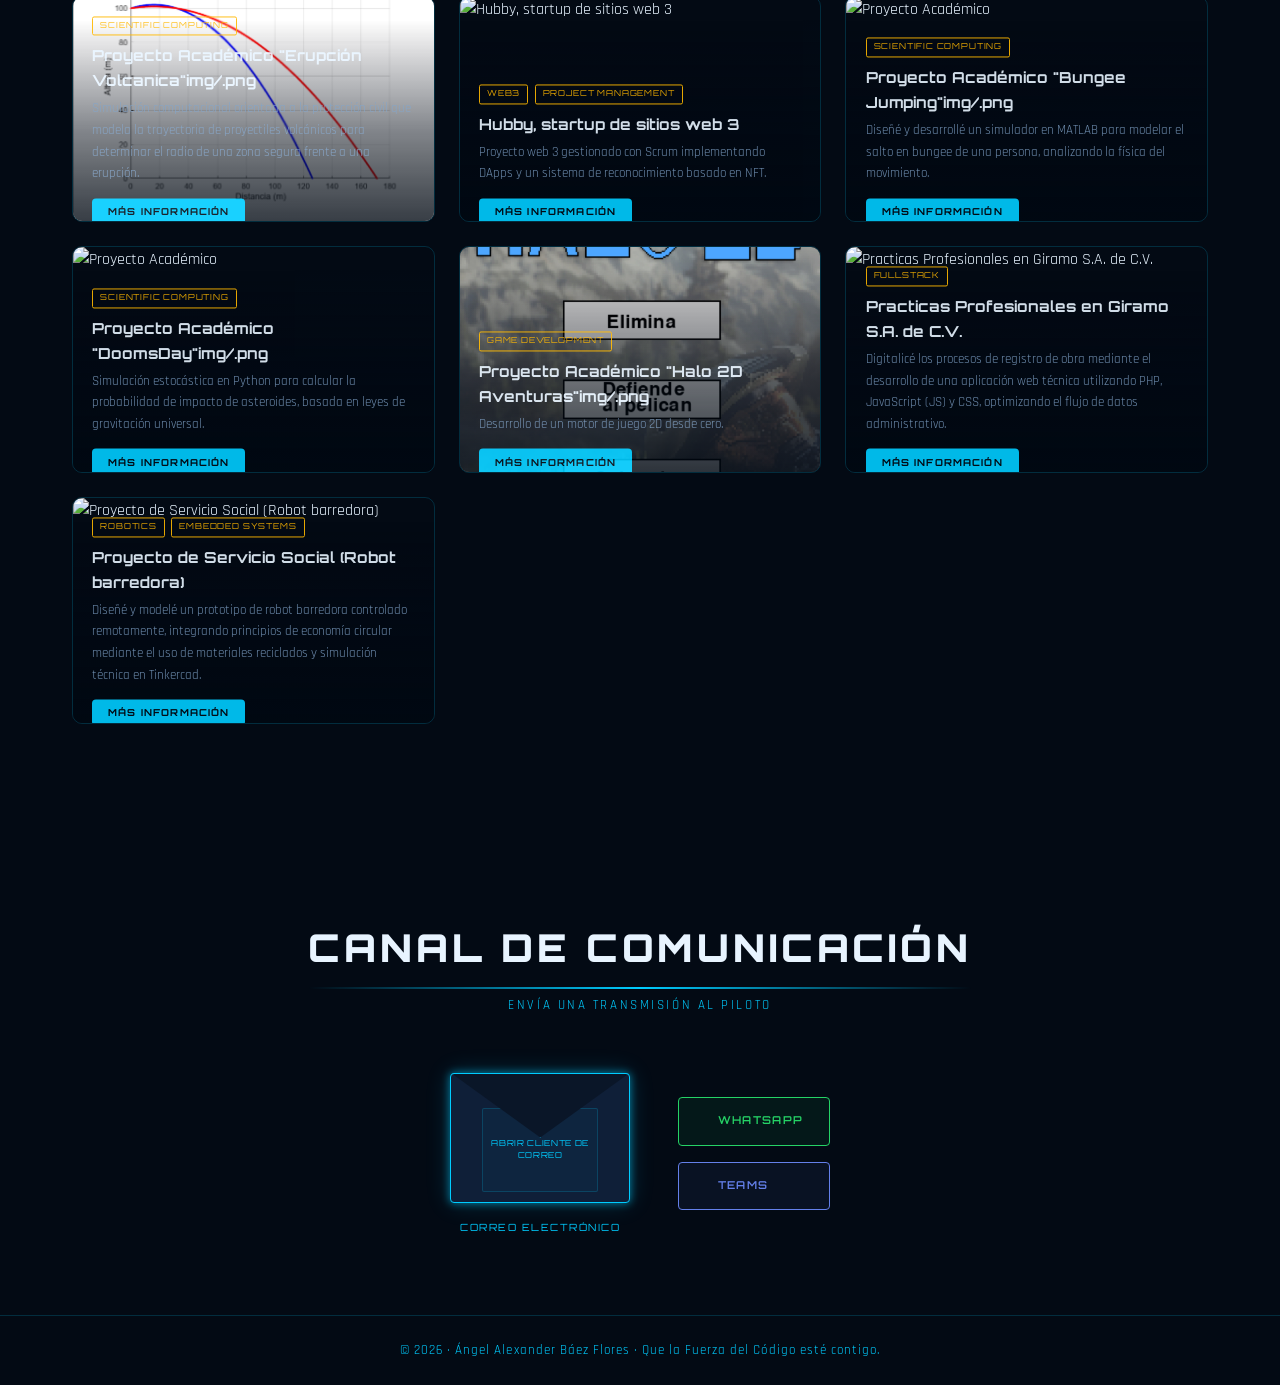
==== commit 4a4601a4: "Actualizacion" ====
--- a/index.html
+++ b/index.html
@@ -3,7 +3,7 @@
 <head>
   <meta charset="UTF-8" />
   <meta name="viewport" content="width=device-width, initial-scale=1.0" />
-  <title>Portfolio | Dev Skywalker</title>
+  <title>Portfolio | Dev Alex Baez</title>
   <link rel="stylesheet" href="styles.css" />
   <!-- Google Fonts: Orbitron (display) + Rajdhani (body) -->
   <link rel="preconnect" href="https://fonts.googleapis.com" />
@@ -56,7 +56,7 @@
       <!-- Bloque de texto personal -->
       <div class="intro-text">
         <p class="intro-greeting">Transmisión entrante…</p>
-        <h1 id="introName" class="glitch" data-text="Dev Skywalker">Dev Skywalker</h1>
+        <h1 id="introName" class="glitch" data-text="Dev Alex Baez">Dev Alex Baez</h1>
         <div class="title-bar">
           <span class="title-badge">Fullstack</span>
           <span class="title-badge">Backend Architect</span>
@@ -189,7 +189,7 @@
 
   <!-- ─── FOOTER ────────────────────────────────────────────────────────────── -->
   <footer>
-    <p>© <span id="footerYear"></span> · <span id="footerName">Dev Skywalker</span> · Que la Fuerza del Código esté contigo.</p>
+    <p>© <span id="footerYear"></span> · <span id="footerName">Dev Alex Baez</span> · Que la Fuerza del Código esté contigo.</p>
   </footer>
 
   <script src="app.js"></script>
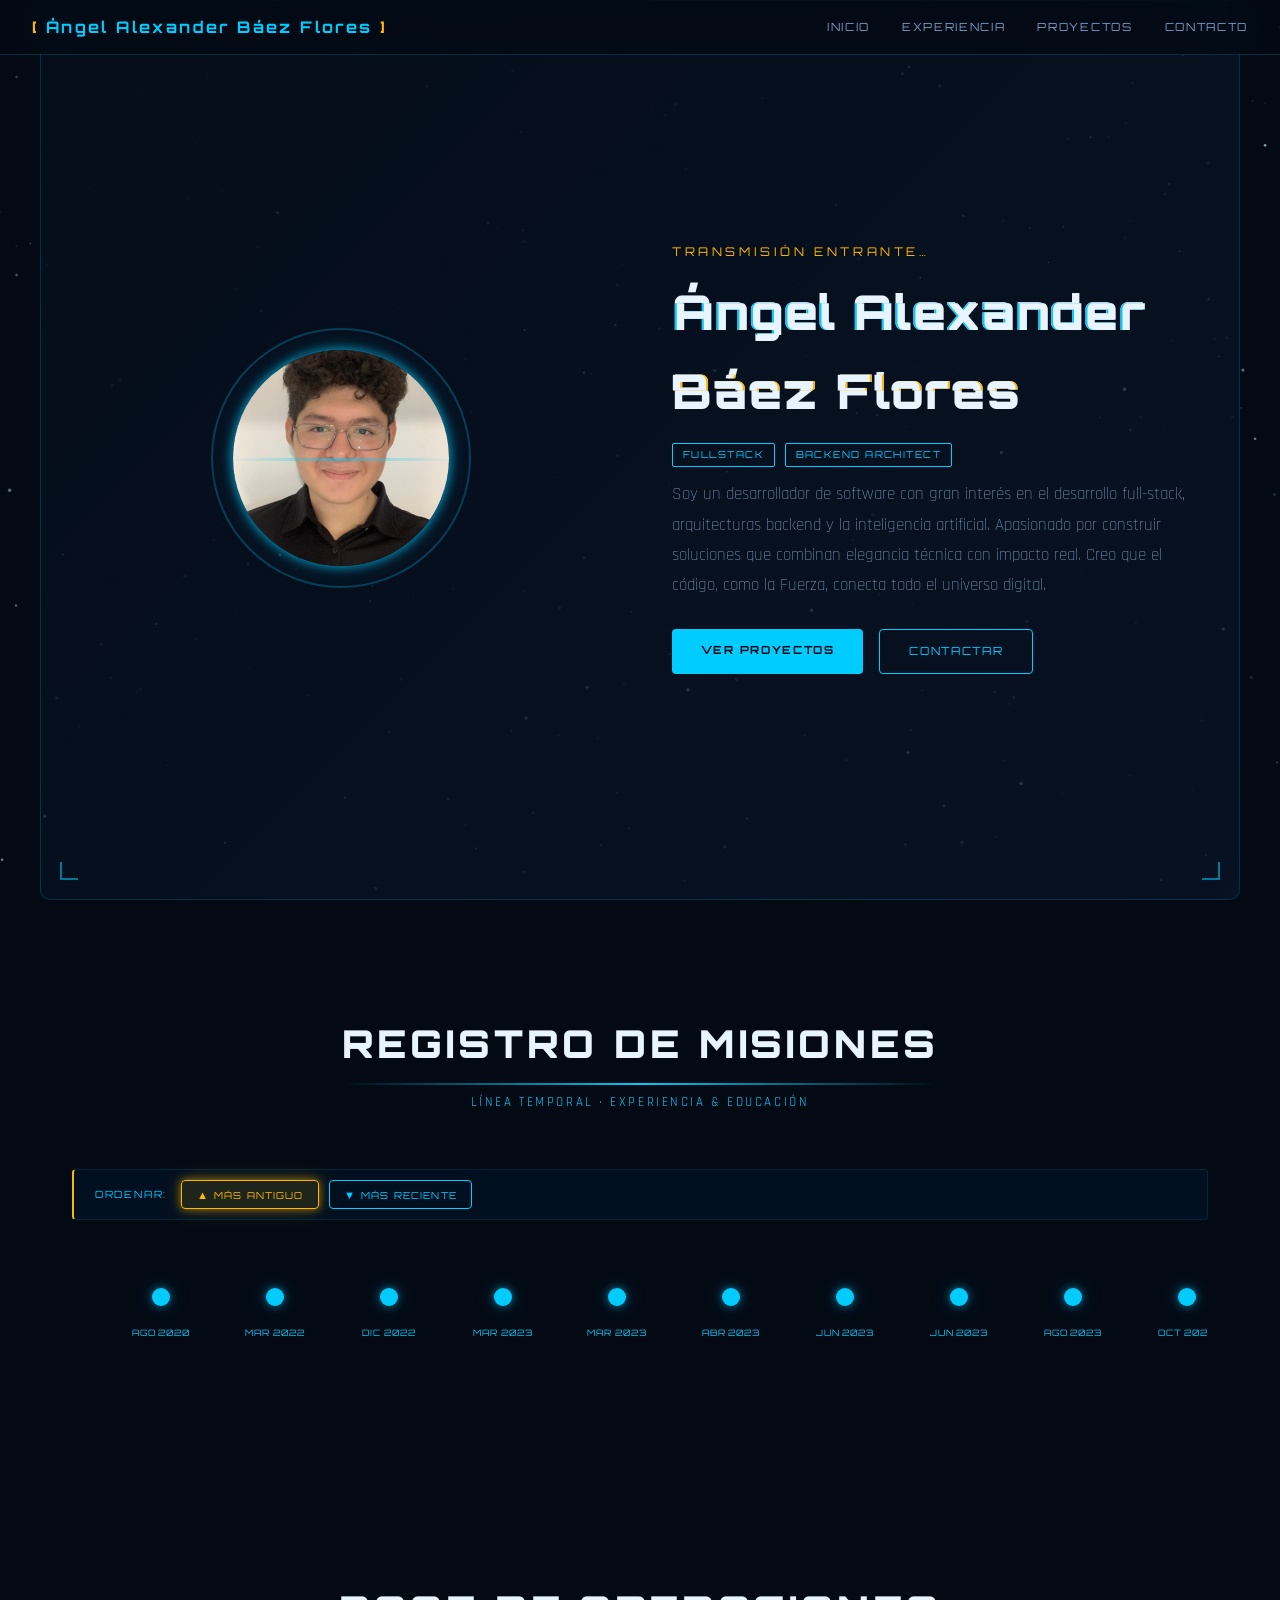
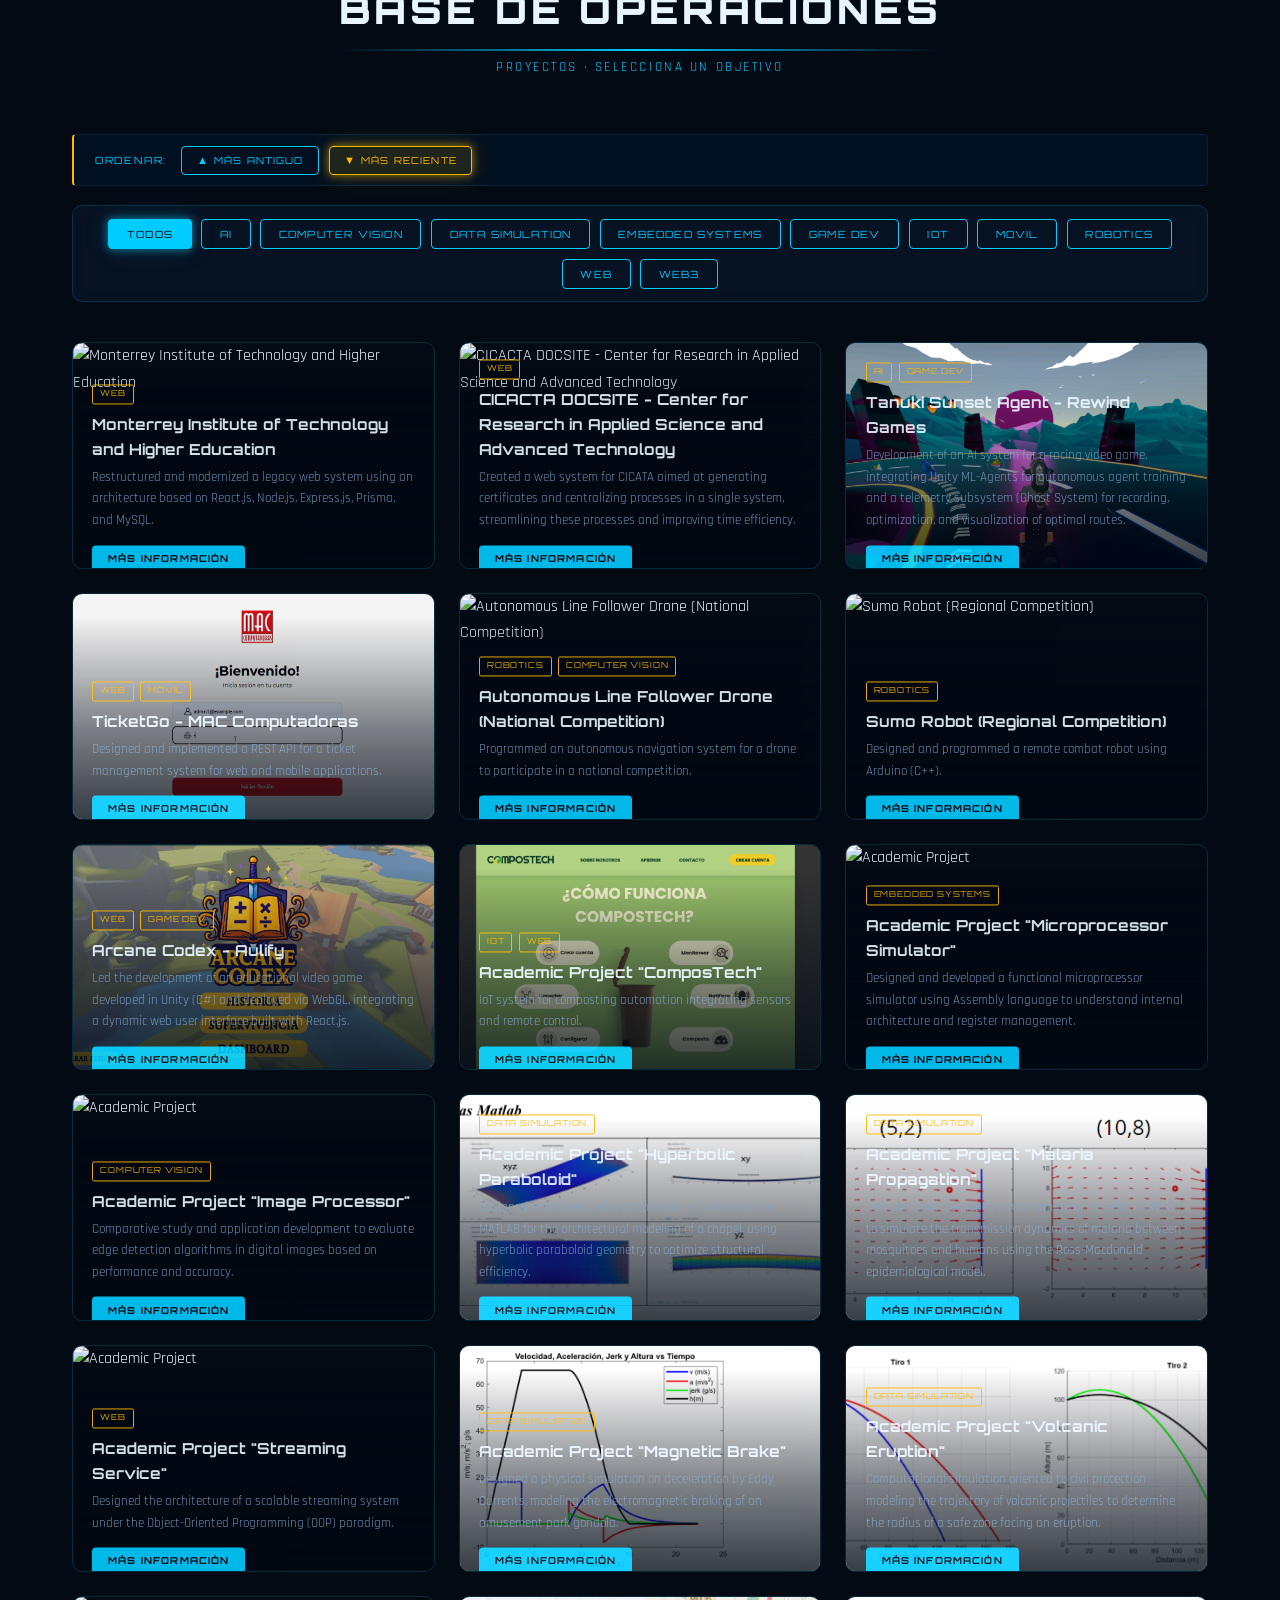
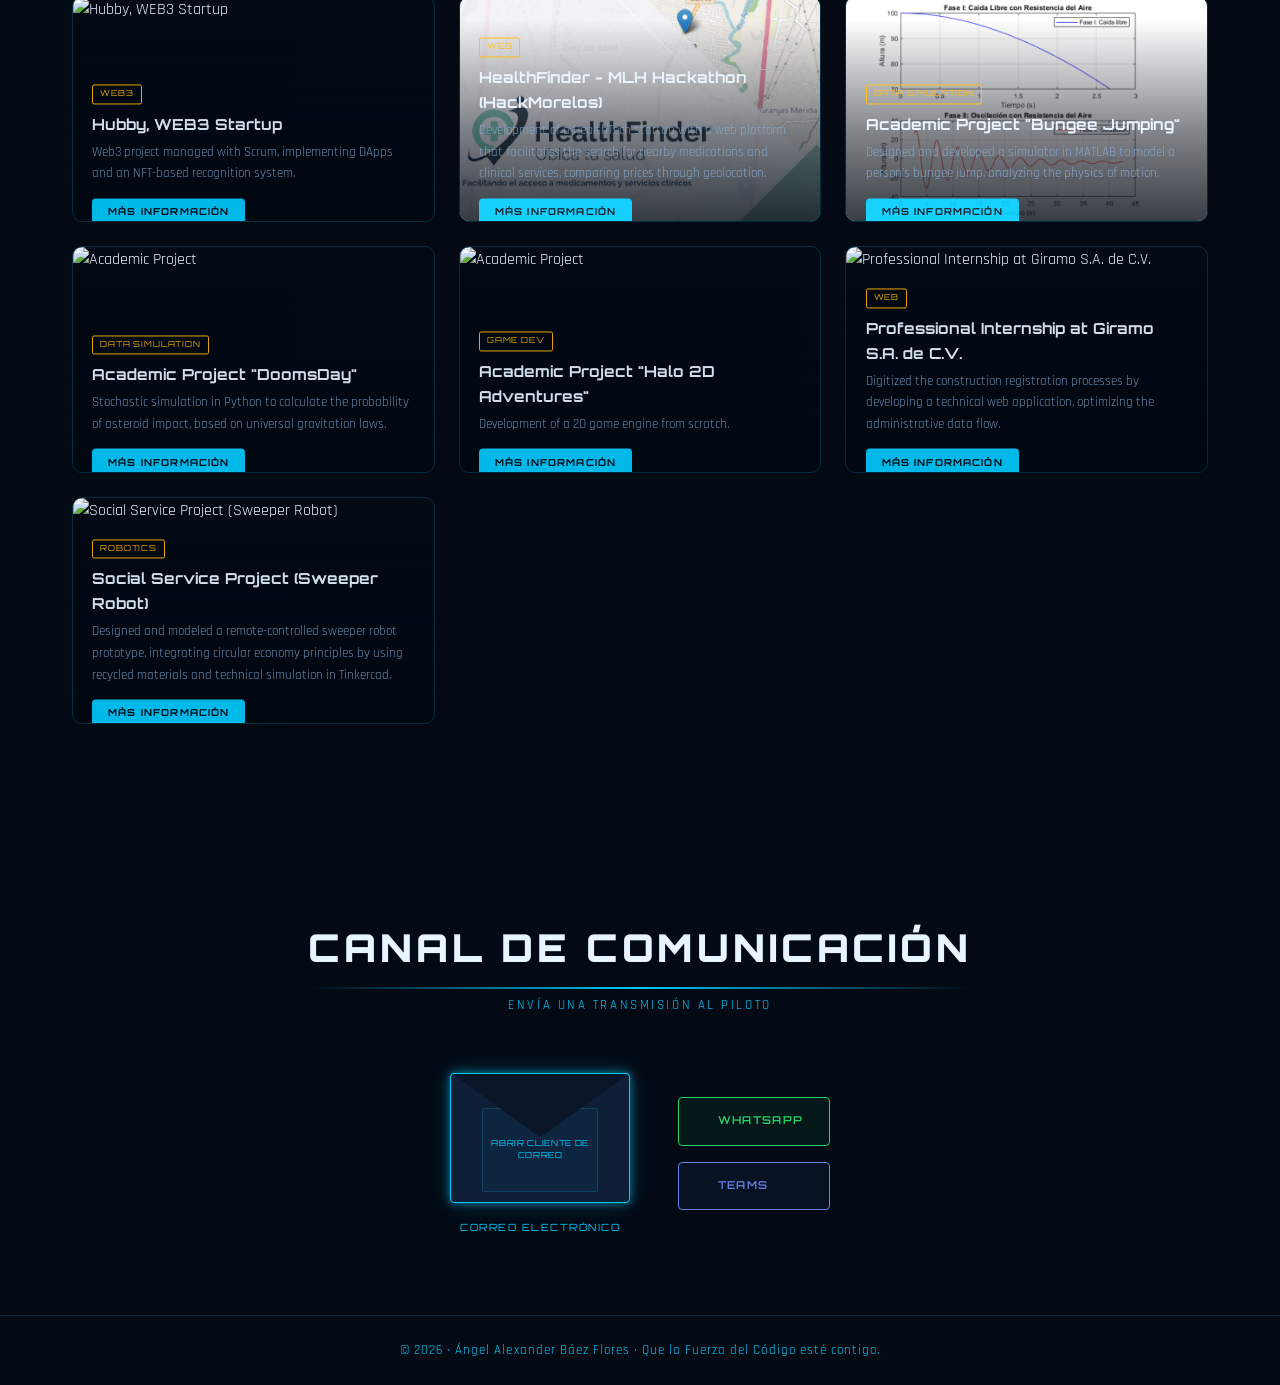
==== commit c996957d: "Correcion de contenido" ====
--- a/index.html
+++ b/index.html
@@ -86,7 +86,7 @@
 
     <!-- La línea y los nodos se generan dinámicamente -->
     <div class="timeline-track" id="timelineTrack">
-      <div class="timeline-rail"></div>
+      <!-- <div class="timeline-rail"></div> -->
       <!-- Nodos inyectados por JS -->
     </div>
 
